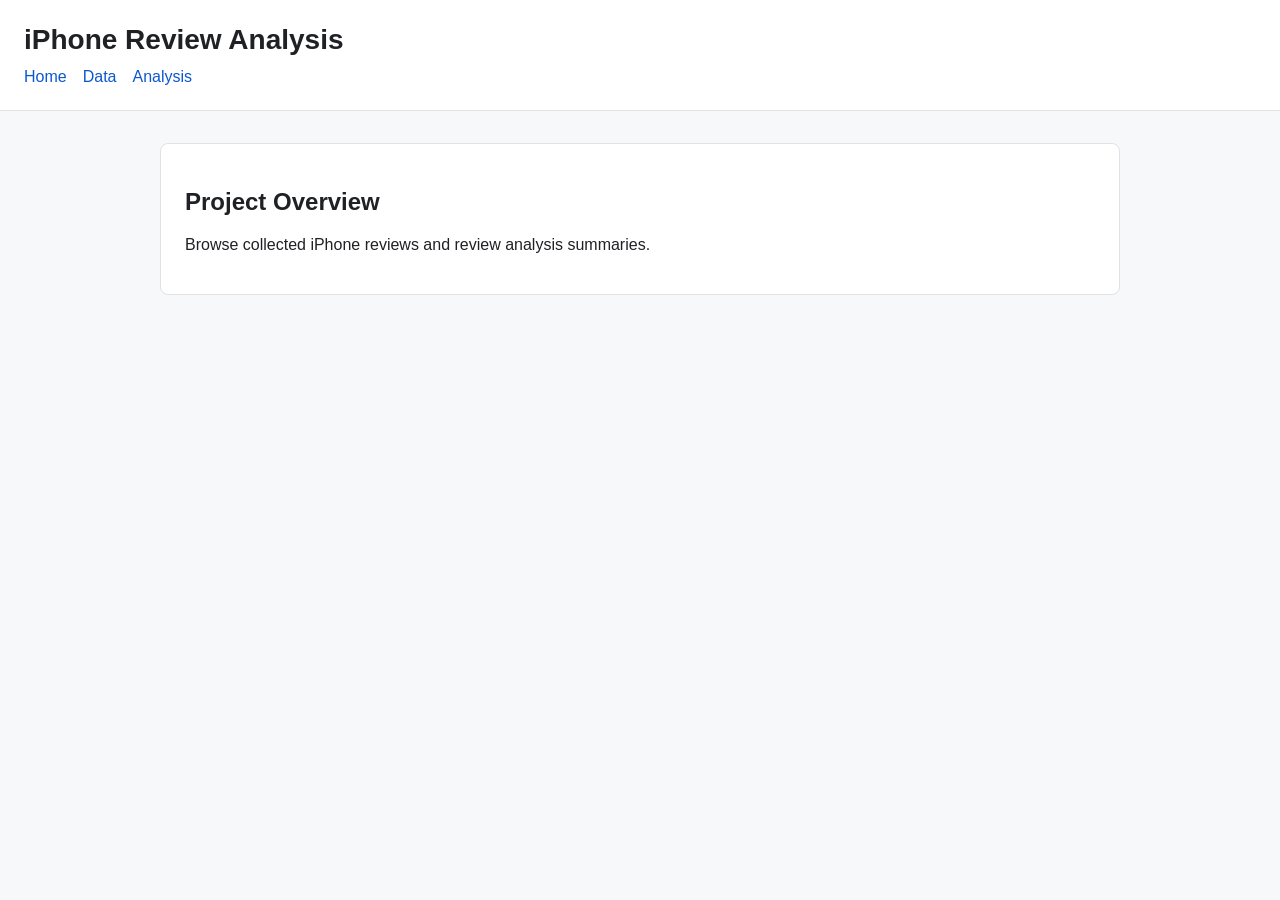
==== docs/index.html @ 5859a0ce "Initial project structure" ====
<!doctype html>
<html lang="en">
  <head>
    <meta charset="utf-8">
    <meta name="viewport" content="width=device-width, initial-scale=1">
    <title>iPhone Review Analysis</title>
    <link rel="stylesheet" href="css/style.css">
  </head>
  <body>
    <header>
      <h1>iPhone Review Analysis</h1>
      <nav>
        <a href="index.html">Home</a>
        <a href="data.html">Data</a>
        <a href="analysis.html">Analysis</a>
      </nav>
    </header>
    <main>
      <section>
        <h2>Project Overview</h2>
        <p>Browse collected iPhone reviews and review analysis summaries.</p>
      </section>
    </main>
    <script src="js/main.js"></script>
  </body>
</html>
---- docs/css/style.css ----
body {
  margin: 0;
  font-family: Arial, sans-serif;
  color: #202124;
  background: #f7f8fa;
}

header {
  padding: 24px;
  background: #ffffff;
  border-bottom: 1px solid #dfe3e8;
}

h1 {
  margin: 0 0 12px;
  font-size: 28px;
}

nav {
  display: flex;
  gap: 16px;
}

a {
  color: #0b57d0;
  text-decoration: none;
}

main {
  max-width: 960px;
  margin: 0 auto;
  padding: 32px 24px;
}

section {
  background: #ffffff;
  border: 1px solid #dfe3e8;
  border-radius: 8px;
  padding: 24px;
}

pre {
  overflow: auto;
  padding: 16px;
  background: #f1f3f4;
}
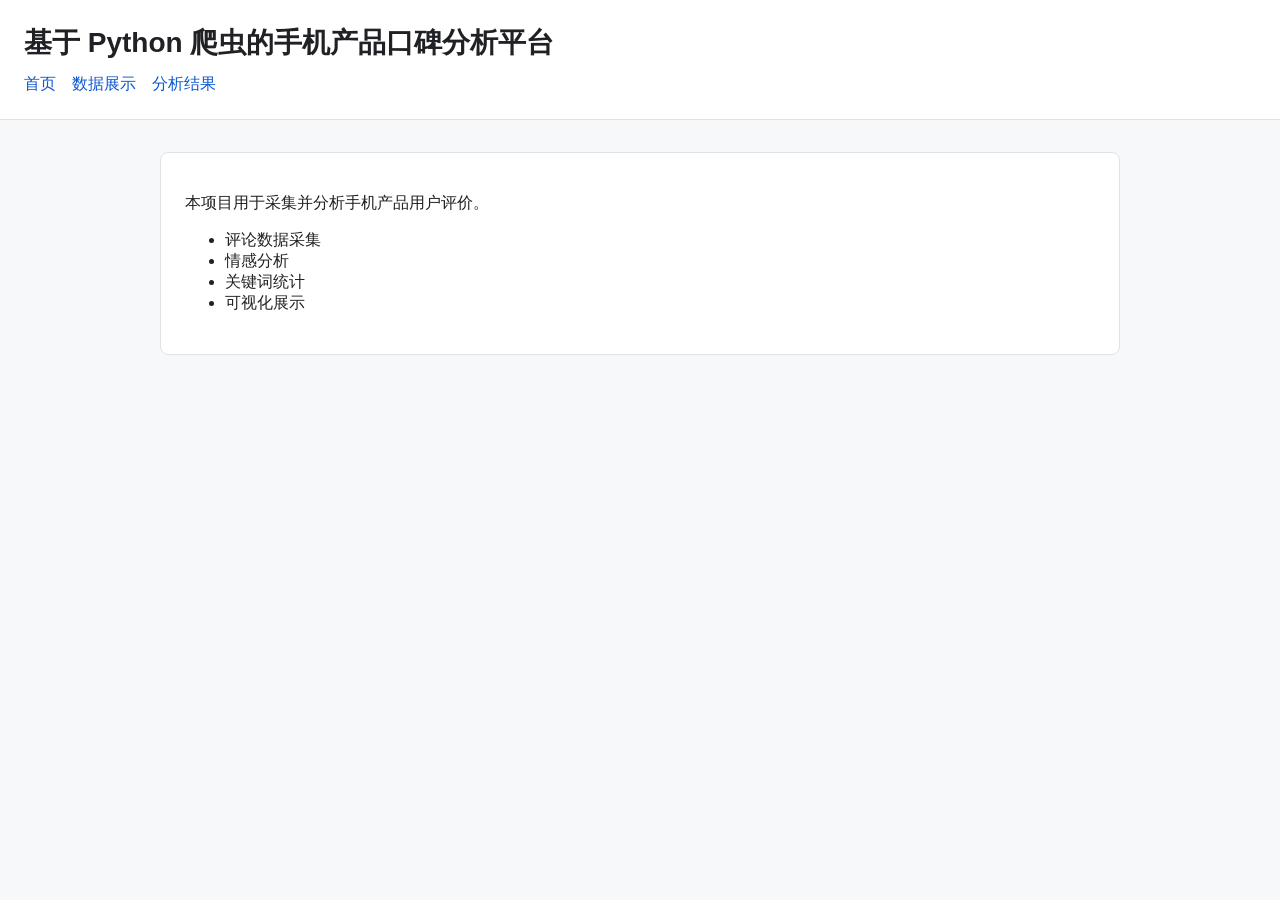
==== commit 2d452142: "Update docs homepage" ====
--- a/docs/index.html
+++ b/docs/index.html
@@ -1,24 +1,29 @@
 <!doctype html>
-<html lang="en">
+<html lang="zh-CN">
   <head>
     <meta charset="utf-8">
     <meta name="viewport" content="width=device-width, initial-scale=1">
-    <title>iPhone Review Analysis</title>
+    <title>手机产品口碑分析平台</title>
     <link rel="stylesheet" href="css/style.css">
   </head>
   <body>
     <header>
-      <h1>iPhone Review Analysis</h1>
+      <h1>基于 Python 爬虫的手机产品口碑分析平台</h1>
       <nav>
-        <a href="index.html">Home</a>
-        <a href="data.html">Data</a>
-        <a href="analysis.html">Analysis</a>
+        <a href="index.html">首页</a>
+        <a href="data.html">数据展示</a>
+        <a href="analysis.html">分析结果</a>
       </nav>
     </header>
     <main>
       <section>
-        <h2>Project Overview</h2>
-        <p>Browse collected iPhone reviews and review analysis summaries.</p>
+        <p>本项目用于采集并分析手机产品用户评价。</p>
+        <ul>
+          <li>评论数据采集</li>
+          <li>情感分析</li>
+          <li>关键词统计</li>
+          <li>可视化展示</li>
+        </ul>
       </section>
     </main>
     <script src="js/main.js"></script>
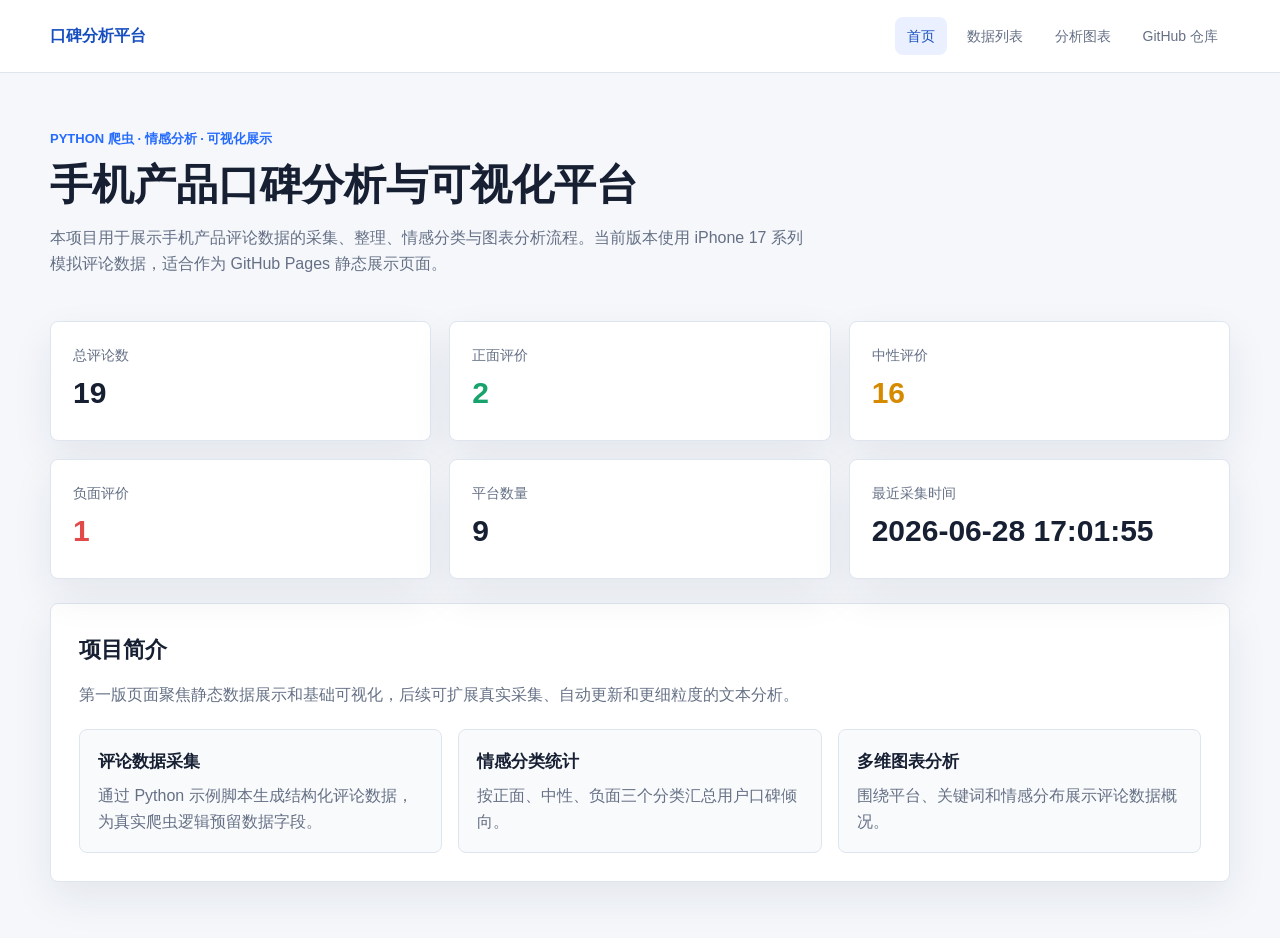
==== commit 8d323890: "Build review analysis pages and crawler" ====
--- a/docs/index.html
+++ b/docs/index.html
@@ -3,29 +3,80 @@
   <head>
     <meta charset="utf-8">
     <meta name="viewport" content="width=device-width, initial-scale=1">
-    <title>手机产品口碑分析平台</title>
+    <title>手机产品口碑分析与可视化平台</title>
     <link rel="stylesheet" href="css/style.css">
   </head>
-  <body>
-    <header>
-      <h1>基于 Python 爬虫的手机产品口碑分析平台</h1>
-      <nav>
-        <a href="index.html">首页</a>
-        <a href="data.html">数据展示</a>
-        <a href="analysis.html">分析结果</a>
-      </nav>
+  <body data-page="home">
+    <header class="site-header">
+      <div class="container header-inner">
+        <a class="brand" href="index.html">口碑分析平台</a>
+        <nav class="nav">
+          <a class="active" href="index.html">首页</a>
+          <a href="data.html">数据列表</a>
+          <a href="analysis.html">分析图表</a>
+          <a href="https://github.com/Caspian-kf/iphone-review-analysis" target="_blank" rel="noopener">GitHub 仓库</a>
+        </nav>
+      </div>
     </header>
-    <main>
-      <section>
-        <p>本项目用于采集并分析手机产品用户评价。</p>
-        <ul>
-          <li>评论数据采集</li>
-          <li>情感分析</li>
-          <li>关键词统计</li>
-          <li>可视化展示</li>
-        </ul>
+
+    <main class="container">
+      <section class="hero">
+        <p class="eyebrow">Python 爬虫 · 情感分析 · 可视化展示</p>
+        <h1>手机产品口碑分析与可视化平台</h1>
+        <p class="hero-text">
+          本项目用于展示手机产品评论数据的采集、整理、情感分类与图表分析流程。当前版本使用 iPhone 17 系列模拟评论数据，适合作为 GitHub Pages 静态展示页面。
+        </p>
+      </section>
+
+      <section class="summary-grid" aria-label="项目数据概览">
+        <article class="stat-card">
+          <span class="stat-label">总评论数</span>
+          <strong id="totalReviews">--</strong>
+        </article>
+        <article class="stat-card positive">
+          <span class="stat-label">正面评价</span>
+          <strong id="positiveReviews">--</strong>
+        </article>
+        <article class="stat-card neutral">
+          <span class="stat-label">中性评价</span>
+          <strong id="neutralReviews">--</strong>
+        </article>
+        <article class="stat-card negative">
+          <span class="stat-label">负面评价</span>
+          <strong id="negativeReviews">--</strong>
+        </article>
+        <article class="stat-card">
+          <span class="stat-label">平台数量</span>
+          <strong id="platformCount">--</strong>
+        </article>
+        <article class="stat-card">
+          <span class="stat-label">最近采集时间</span>
+          <strong id="latestCrawlTime">--</strong>
+        </article>
+      </section>
+
+      <section class="panel">
+        <div class="section-heading">
+          <h2>项目简介</h2>
+          <p>第一版页面聚焦静态数据展示和基础可视化，后续可扩展真实采集、自动更新和更细粒度的文本分析。</p>
+        </div>
+        <div class="feature-grid">
+          <div class="feature-item">
+            <h3>评论数据采集</h3>
+            <p>通过 Python 示例脚本生成结构化评论数据，为真实爬虫逻辑预留数据字段。</p>
+          </div>
+          <div class="feature-item">
+            <h3>情感分类统计</h3>
+            <p>按正面、中性、负面三个分类汇总用户口碑倾向。</p>
+          </div>
+          <div class="feature-item">
+            <h3>多维图表分析</h3>
+            <p>围绕平台、关键词和情感分布展示评论数据概况。</p>
+          </div>
+        </div>
       </section>
     </main>
+
     <script src="js/main.js"></script>
   </body>
 </html>
--- a/docs/css/style.css
+++ b/docs/css/style.css
@@ -1,46 +1,375 @@
+:root {
+  --bg: #f5f7fb;
+  --surface: #ffffff;
+  --surface-soft: #f9fafc;
+  --text: #172033;
+  --muted: #657085;
+  --line: #dfe5ef;
+  --primary: #246bfe;
+  --primary-dark: #174fc0;
+  --positive: #17a36b;
+  --neutral: #d58a00;
+  --negative: #e24a4a;
+  --shadow: 0 16px 40px rgba(24, 36, 64, 0.08);
+}
+
+* {
+  box-sizing: border-box;
+}
+
 body {
   margin: 0;
-  font-family: Arial, sans-serif;
-  color: #202124;
-  background: #f7f8fa;
-}
-
-header {
+  color: var(--text);
+  background: var(--bg);
+  font-family: -apple-system, BlinkMacSystemFont, "Segoe UI", "Microsoft YaHei", Arial, sans-serif;
+  line-height: 1.6;
+}
+
+a {
+  color: inherit;
+  text-decoration: none;
+}
+
+.container {
+  width: min(1180px, calc(100% - 40px));
+  margin: 0 auto;
+}
+
+.site-header {
+  position: sticky;
+  top: 0;
+  z-index: 10;
+  background: rgba(255, 255, 255, 0.94);
+  border-bottom: 1px solid var(--line);
+  backdrop-filter: blur(14px);
+}
+
+.header-inner {
+  display: flex;
+  align-items: center;
+  justify-content: space-between;
+  gap: 24px;
+  min-height: 72px;
+}
+
+.brand {
+  flex: 0 0 auto;
+  font-weight: 800;
+  color: var(--primary-dark);
+}
+
+.nav {
+  display: flex;
+  align-items: center;
+  justify-content: flex-end;
+  flex-wrap: wrap;
+  gap: 8px;
+}
+
+.nav a {
+  padding: 8px 12px;
+  border-radius: 8px;
+  color: var(--muted);
+  font-size: 14px;
+  transition: color 0.2s ease, background-color 0.2s ease;
+}
+
+.nav a:hover,
+.nav a.active {
+  color: var(--primary-dark);
+  background: #eaf0ff;
+}
+
+.hero,
+.page-title {
+  padding: 56px 0 28px;
+}
+
+.eyebrow {
+  margin: 0 0 10px;
+  color: var(--primary);
+  font-size: 13px;
+  font-weight: 700;
+  text-transform: uppercase;
+}
+
+h1,
+h2,
+h3,
+p {
+  margin-top: 0;
+}
+
+h1 {
+  margin-bottom: 16px;
+  font-size: 42px;
+  line-height: 1.18;
+}
+
+h2 {
+  margin-bottom: 14px;
+  font-size: 22px;
+}
+
+h3 {
+  margin-bottom: 8px;
+  font-size: 17px;
+}
+
+.hero-text,
+.page-title p,
+.section-heading p,
+.feature-item p {
+  max-width: 760px;
+  color: var(--muted);
+}
+
+.summary-grid {
+  display: grid;
+  grid-template-columns: repeat(3, minmax(0, 1fr));
+  gap: 18px;
+  margin-bottom: 24px;
+}
+
+.stat-card,
+.panel,
+.chart-card {
+  background: var(--surface);
+  border: 1px solid var(--line);
+  border-radius: 8px;
+  box-shadow: var(--shadow);
+}
+
+.stat-card {
+  padding: 22px;
+}
+
+.stat-label {
+  display: block;
+  margin-bottom: 8px;
+  color: var(--muted);
+  font-size: 14px;
+}
+
+.stat-card strong {
+  display: block;
+  min-height: 44px;
+  font-size: 30px;
+  line-height: 1.25;
+}
+
+.stat-card.positive strong {
+  color: var(--positive);
+}
+
+.stat-card.neutral strong {
+  color: var(--neutral);
+}
+
+.stat-card.negative strong {
+  color: var(--negative);
+}
+
+.panel {
+  margin: 24px 0 56px;
+  padding: 28px;
+}
+
+.section-heading {
+  margin-bottom: 22px;
+}
+
+.feature-grid {
+  display: grid;
+  grid-template-columns: repeat(3, minmax(0, 1fr));
+  gap: 16px;
+}
+
+.feature-item {
+  padding: 18px;
+  background: var(--surface-soft);
+  border: 1px solid var(--line);
+  border-radius: 8px;
+}
+
+.feature-item p {
+  margin-bottom: 0;
+}
+
+.filters {
+  display: grid;
+  grid-template-columns: 2fr 1fr 1fr;
+  gap: 16px;
+  margin-bottom: 20px;
+}
+
+label span {
+  display: block;
+  margin-bottom: 6px;
+  color: var(--muted);
+  font-size: 14px;
+  font-weight: 600;
+}
+
+input,
+select {
+  width: 100%;
+  min-height: 42px;
+  padding: 9px 12px;
+  color: var(--text);
+  background: #fff;
+  border: 1px solid var(--line);
+  border-radius: 8px;
+  font: inherit;
+}
+
+input:focus,
+select:focus {
+  border-color: var(--primary);
+  outline: 3px solid rgba(36, 107, 254, 0.16);
+}
+
+.table-wrap {
+  position: relative;
+  overflow-x: auto;
+  border: 1px solid var(--line);
+  border-radius: 8px;
+}
+
+table {
+  width: 100%;
+  min-width: 980px;
+  border-collapse: collapse;
+  background: #fff;
+}
+
+th,
+td {
+  padding: 13px 14px;
+  border-bottom: 1px solid var(--line);
+  text-align: left;
+  vertical-align: top;
+  font-size: 14px;
+}
+
+th {
+  position: sticky;
+  top: 0;
+  z-index: 1;
+  color: #3a4558;
+  background: #f1f5fb;
+  font-weight: 700;
+}
+
+tbody tr:hover {
+  background: #f8fbff;
+}
+
+tbody tr:last-child td {
+  border-bottom: 0;
+}
+
+.content-cell {
+  min-width: 220px;
+  color: #3b4658;
+}
+
+.link {
+  color: var(--primary-dark);
+  font-weight: 600;
+}
+
+.sentiment {
+  display: inline-block;
+  min-width: 48px;
+  padding: 3px 8px;
+  border-radius: 999px;
+  font-size: 13px;
+  font-weight: 700;
+  text-align: center;
+}
+
+.sentiment-positive {
+  color: #08784d;
+  background: #e4f7ef;
+}
+
+.sentiment-neutral {
+  color: #9a6400;
+  background: #fff2d6;
+}
+
+.sentiment-negative {
+  color: #b32929;
+  background: #ffe7e7;
+}
+
+.empty-message {
+  margin: 0;
   padding: 24px;
-  background: #ffffff;
-  border-bottom: 1px solid #dfe3e8;
-}
-
-h1 {
-  margin: 0 0 12px;
-  font-size: 28px;
-}
-
-nav {
-  display: flex;
-  gap: 16px;
-}
-
-a {
-  color: #0b57d0;
-  text-decoration: none;
-}
-
-main {
-  max-width: 960px;
-  margin: 0 auto;
-  padding: 32px 24px;
-}
-
-section {
-  background: #ffffff;
-  border: 1px solid #dfe3e8;
-  border-radius: 8px;
-  padding: 24px;
-}
-
-pre {
-  overflow: auto;
-  padding: 16px;
-  background: #f1f3f4;
-}
+  color: var(--muted);
+  text-align: center;
+  background: #fff;
+}
+
+.chart-grid {
+  display: grid;
+  grid-template-columns: repeat(2, minmax(0, 1fr));
+  gap: 18px;
+  margin-bottom: 56px;
+}
+
+.chart-card {
+  padding: 22px;
+}
+
+.chart-wide {
+  grid-column: 1 / -1;
+}
+
+.chart {
+  width: 100%;
+  height: 360px;
+}
+
+@media (max-width: 820px) {
+  .container {
+    width: min(100% - 28px, 1180px);
+  }
+
+  .header-inner {
+    align-items: flex-start;
+    flex-direction: column;
+    justify-content: center;
+    padding: 14px 0;
+  }
+
+  .nav {
+    justify-content: flex-start;
+  }
+
+  h1 {
+    font-size: 32px;
+  }
+
+  .hero,
+  .page-title {
+    padding: 36px 0 20px;
+  }
+
+  .summary-grid,
+  .feature-grid,
+  .filters,
+  .chart-grid {
+    grid-template-columns: 1fr;
+  }
+
+  .panel,
+  .chart-card {
+    padding: 20px;
+  }
+
+  .chart {
+    height: 320px;
+  }
+}
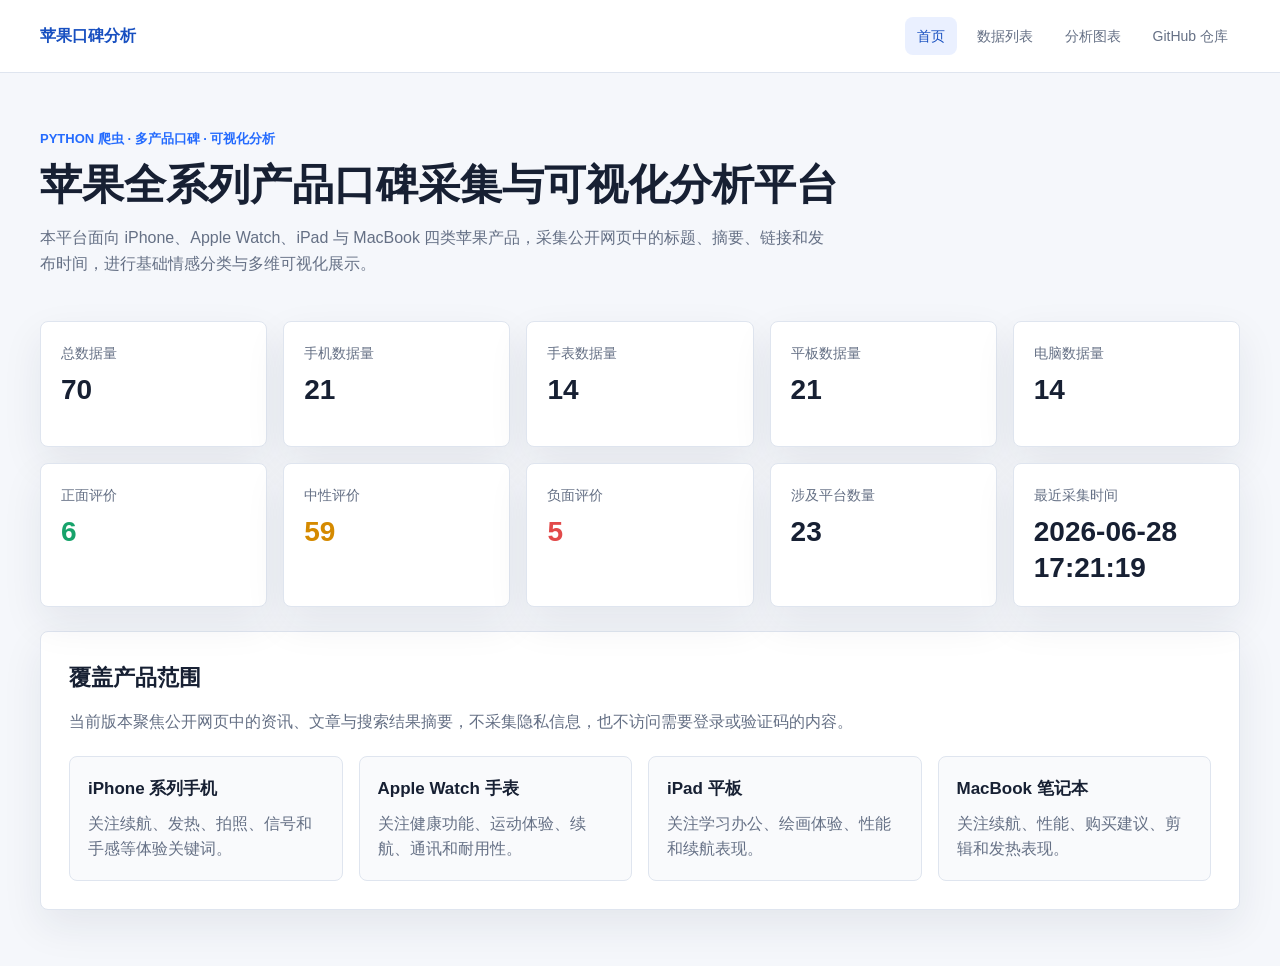
==== commit 79bfba2e: "Upgrade to multi-product Apple review analysis" ====
--- a/docs/index.html
+++ b/docs/index.html
@@ -3,13 +3,13 @@
   <head>
     <meta charset="utf-8">
     <meta name="viewport" content="width=device-width, initial-scale=1">
-    <title>手机产品口碑分析与可视化平台</title>
+    <title>苹果全系列产品口碑采集与可视化分析平台</title>
     <link rel="stylesheet" href="css/style.css">
   </head>
   <body data-page="home">
     <header class="site-header">
       <div class="container header-inner">
-        <a class="brand" href="index.html">口碑分析平台</a>
+        <a class="brand" href="index.html">苹果口碑分析</a>
         <nav class="nav">
           <a class="active" href="index.html">首页</a>
           <a href="data.html">数据列表</a>
@@ -21,17 +21,33 @@
 
     <main class="container">
       <section class="hero">
-        <p class="eyebrow">Python 爬虫 · 情感分析 · 可视化展示</p>
-        <h1>手机产品口碑分析与可视化平台</h1>
+        <p class="eyebrow">Python 爬虫 · 多产品口碑 · 可视化分析</p>
+        <h1>苹果全系列产品口碑采集与可视化分析平台</h1>
         <p class="hero-text">
-          本项目用于展示手机产品评论数据的采集、整理、情感分类与图表分析流程。当前版本使用 iPhone 17 系列模拟评论数据，适合作为 GitHub Pages 静态展示页面。
+          本平台面向 iPhone、Apple Watch、iPad 与 MacBook 四类苹果产品，采集公开网页中的标题、摘要、链接和发布时间，进行基础情感分类与多维可视化展示。
         </p>
       </section>
 
       <section class="summary-grid" aria-label="项目数据概览">
         <article class="stat-card">
-          <span class="stat-label">总评论数</span>
+          <span class="stat-label">总数据量</span>
           <strong id="totalReviews">--</strong>
+        </article>
+        <article class="stat-card">
+          <span class="stat-label">手机数据量</span>
+          <strong id="phoneCount">--</strong>
+        </article>
+        <article class="stat-card">
+          <span class="stat-label">手表数据量</span>
+          <strong id="watchCount">--</strong>
+        </article>
+        <article class="stat-card">
+          <span class="stat-label">平板数据量</span>
+          <strong id="tabletCount">--</strong>
+        </article>
+        <article class="stat-card">
+          <span class="stat-label">电脑数据量</span>
+          <strong id="computerCount">--</strong>
         </article>
         <article class="stat-card positive">
           <span class="stat-label">正面评价</span>
@@ -46,7 +62,7 @@
           <strong id="negativeReviews">--</strong>
         </article>
         <article class="stat-card">
-          <span class="stat-label">平台数量</span>
+          <span class="stat-label">涉及平台数量</span>
           <strong id="platformCount">--</strong>
         </article>
         <article class="stat-card">
@@ -57,21 +73,25 @@
 
       <section class="panel">
         <div class="section-heading">
-          <h2>项目简介</h2>
-          <p>第一版页面聚焦静态数据展示和基础可视化，后续可扩展真实采集、自动更新和更细粒度的文本分析。</p>
+          <h2>覆盖产品范围</h2>
+          <p>当前版本聚焦公开网页中的资讯、文章与搜索结果摘要，不采集隐私信息，也不访问需要登录或验证码的内容。</p>
         </div>
         <div class="feature-grid">
           <div class="feature-item">
-            <h3>评论数据采集</h3>
-            <p>通过 Python 示例脚本生成结构化评论数据，为真实爬虫逻辑预留数据字段。</p>
+            <h3>iPhone 系列手机</h3>
+            <p>关注续航、发热、拍照、信号和手感等体验关键词。</p>
           </div>
           <div class="feature-item">
-            <h3>情感分类统计</h3>
-            <p>按正面、中性、负面三个分类汇总用户口碑倾向。</p>
+            <h3>Apple Watch 手表</h3>
+            <p>关注健康功能、运动体验、续航、通讯和耐用性。</p>
           </div>
           <div class="feature-item">
-            <h3>多维图表分析</h3>
-            <p>围绕平台、关键词和情感分布展示评论数据概况。</p>
+            <h3>iPad 平板</h3>
+            <p>关注学习办公、绘画体验、性能和续航表现。</p>
+          </div>
+          <div class="feature-item">
+            <h3>MacBook 笔记本</h3>
+            <p>关注续航、性能、购买建议、剪辑和发热表现。</p>
           </div>
         </div>
       </section>
--- a/docs/css/style.css
+++ b/docs/css/style.css
@@ -31,7 +31,7 @@
 }
 
 .container {
-  width: min(1180px, calc(100% - 40px));
+  width: min(1200px, calc(100% - 40px));
   margin: 0 auto;
 }
 
@@ -120,14 +120,14 @@
 .page-title p,
 .section-heading p,
 .feature-item p {
-  max-width: 760px;
+  max-width: 800px;
   color: var(--muted);
 }
 
 .summary-grid {
   display: grid;
-  grid-template-columns: repeat(3, minmax(0, 1fr));
-  gap: 18px;
+  grid-template-columns: repeat(5, minmax(0, 1fr));
+  gap: 16px;
   margin-bottom: 24px;
 }
 
@@ -141,7 +141,8 @@
 }
 
 .stat-card {
-  padding: 22px;
+  min-height: 126px;
+  padding: 20px;
 }
 
 .stat-label {
@@ -153,9 +154,10 @@
 
 .stat-card strong {
   display: block;
-  min-height: 44px;
-  font-size: 30px;
-  line-height: 1.25;
+  min-height: 42px;
+  font-size: 28px;
+  line-height: 1.28;
+  overflow-wrap: anywhere;
 }
 
 .stat-card.positive strong {
@@ -181,7 +183,7 @@
 
 .feature-grid {
   display: grid;
-  grid-template-columns: repeat(3, minmax(0, 1fr));
+  grid-template-columns: repeat(4, minmax(0, 1fr));
   gap: 16px;
 }
 
@@ -198,9 +200,12 @@
 
 .filters {
   display: grid;
-  grid-template-columns: 2fr 1fr 1fr;
   gap: 16px;
   margin-bottom: 20px;
+}
+
+.filters-four {
+  grid-template-columns: 1fr 1fr 1fr 2fr;
 }
 
 label span {
@@ -238,7 +243,7 @@
 
 table {
   width: 100%;
-  min-width: 980px;
+  min-width: 1180px;
   border-collapse: collapse;
   background: #fff;
 }
@@ -270,7 +275,7 @@
 }
 
 .content-cell {
-  min-width: 220px;
+  min-width: 240px;
   color: #3b4658;
 }
 
@@ -279,6 +284,7 @@
   font-weight: 600;
 }
 
+.category-pill,
 .sentiment {
   display: inline-block;
   min-width: 48px;
@@ -289,6 +295,11 @@
   text-align: center;
 }
 
+.category-pill {
+  color: #174fc0;
+  background: #eaf0ff;
+}
+
 .sentiment-positive {
   color: #08784d;
   background: #e4f7ef;
@@ -332,9 +343,24 @@
   height: 360px;
 }
 
+.chart-tall {
+  height: 420px;
+}
+
+@media (max-width: 1040px) {
+  .summary-grid {
+    grid-template-columns: repeat(3, minmax(0, 1fr));
+  }
+
+  .feature-grid,
+  .filters-four {
+    grid-template-columns: repeat(2, minmax(0, 1fr));
+  }
+}
+
 @media (max-width: 820px) {
   .container {
-    width: min(100% - 28px, 1180px);
+    width: min(100% - 28px, 1200px);
   }
 
   .header-inner {
@@ -359,7 +385,7 @@
 
   .summary-grid,
   .feature-grid,
-  .filters,
+  .filters-four,
   .chart-grid {
     grid-template-columns: 1fr;
   }
@@ -369,7 +395,8 @@
     padding: 20px;
   }
 
-  .chart {
+  .chart,
+  .chart-tall {
     height: 320px;
   }
 }
